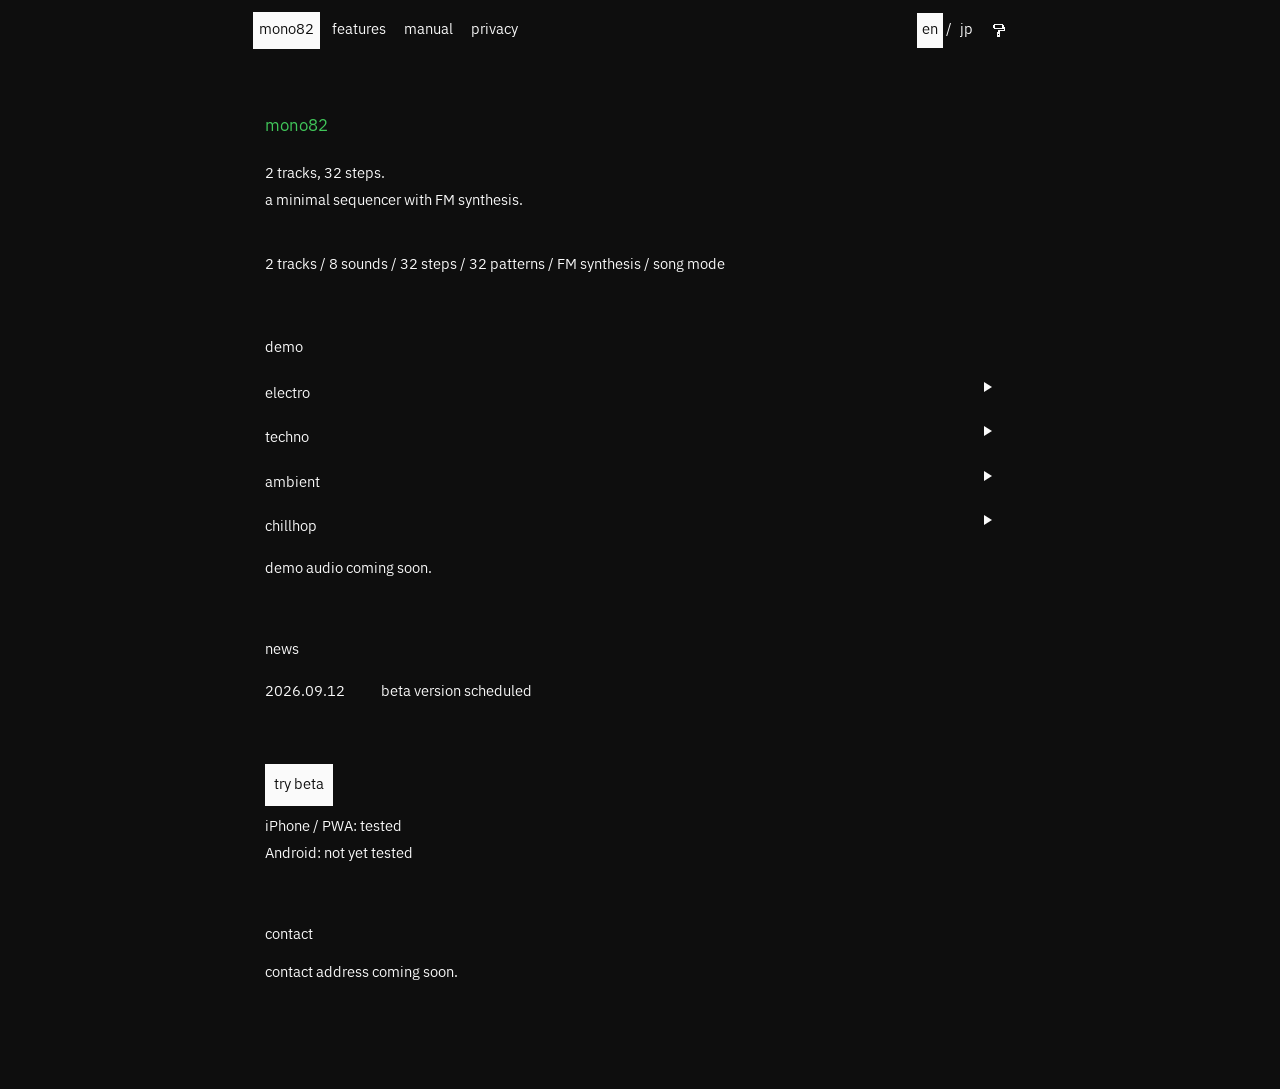
==== index.html @ db0dd9d0 "HP公開開始" ====
<!DOCTYPE html>
<html lang="en" class="theme-mono82">
<head>
  <meta charset="UTF-8">
  <meta name="viewport" content="width=device-width, initial-scale=1, viewport-fit=cover">
  <meta name="theme-color" content="#0e0e0e">
  <meta name="description" content="mono82 - a minimal 2-track, 32-step sequencer with FM synthesis.">
  <title>mono82</title>
  <link rel="stylesheet" href="./style.css?v=20260910-7">
</head>

<body>
  <div class="site-shell">
    <header class="site-header">
      <nav class="global-nav" aria-label="main">
        <button class="nav-button active" type="button" data-view="home">mono82</button>
        <button class="nav-button" type="button" data-view="features">features</button>
        <button class="nav-button" type="button" data-view="manual">manual</button>
        <button class="nav-button" type="button" data-view="privacy">privacy</button>
      </nav>

      <div class="global-controls">
        <div class="language-switch" aria-label="language">
          <button class="language-choice active" type="button" data-language="en" aria-pressed="true">en</button>
          <span class="language-slash">/</span>
          <button class="language-choice" type="button" data-language="ja" aria-pressed="false">jp</button>
        </div>

        <button id="theme-button" class="plain-button theme-button" type="button" aria-label="color theme" title="color theme">
          <svg class="mono82-icon mono82-theme-paint-icon" viewBox="0 0 14 15" aria-hidden="true">
              <rect class="mono82-theme-paint-fill" x="2" y="1" width="1" height="1" />
              <rect class="mono82-theme-paint-fill" x="3" y="1" width="1" height="1" />
              <rect class="mono82-theme-paint-fill" x="4" y="1" width="1" height="1" />
              <rect class="mono82-theme-paint-fill" x="5" y="1" width="1" height="1" />
              <rect class="mono82-theme-paint-fill" x="6" y="1" width="1" height="1" />
              <rect class="mono82-theme-paint-fill" x="7" y="1" width="1" height="1" />
              <rect class="mono82-theme-paint-fill" x="8" y="1" width="1" height="1" />
              <rect class="mono82-theme-paint-fill" x="9" y="1" width="1" height="1" />
              <rect class="mono82-theme-paint-fill" x="10" y="1" width="1" height="1" />
              <rect class="mono82-theme-paint-fill" x="1" y="2" width="1" height="1" />
              <rect class="mono82-theme-paint-fill" x="2" y="2" width="1" height="1" />
              <rect class="mono82-theme-paint-fill" x="10" y="2" width="1" height="1" />
              <rect class="mono82-theme-paint-fill" x="11" y="2" width="1" height="1" />
              <rect class="mono82-theme-paint-fill" x="1" y="3" width="1" height="1" />
              <rect class="mono82-theme-paint-fill" x="2" y="3" width="1" height="1" />
              <rect class="mono82-theme-paint-fill" x="10" y="3" width="1" height="1" />
              <rect class="mono82-theme-paint-fill" x="11" y="3" width="1" height="1" />
              <rect class="mono82-theme-paint-fill" x="1" y="4" width="1" height="1" />
              <rect class="mono82-theme-paint-fill" x="2" y="4" width="1" height="1" />
              <rect class="mono82-theme-paint-fill" x="10" y="4" width="1" height="1" />
              <rect class="mono82-theme-paint-fill" x="11" y="4" width="1" height="1" />
              <rect class="mono82-theme-paint-fill" x="12" y="4" width="1" height="1" />
              <rect class="mono82-theme-paint-fill" x="2" y="5" width="1" height="1" />
              <rect class="mono82-theme-paint-fill" x="3" y="5" width="1" height="1" />
              <rect class="mono82-theme-paint-fill" x="4" y="5" width="1" height="1" />
              <rect class="mono82-theme-paint-fill" x="5" y="5" width="1" height="1" />
              <rect class="mono82-theme-paint-fill" x="6" y="5" width="1" height="1" />
              <rect class="mono82-theme-paint-fill" x="7" y="5" width="1" height="1" />
              <rect class="mono82-theme-paint-fill" x="8" y="5" width="1" height="1" />
              <rect class="mono82-theme-paint-fill" x="9" y="5" width="1" height="1" />
              <rect class="mono82-theme-paint-fill" x="10" y="5" width="1" height="1" />
              <rect class="mono82-theme-paint-fill" x="11" y="5" width="1" height="1" />
              <rect class="mono82-theme-paint-fill" x="12" y="5" width="1" height="1" />
              <rect class="mono82-theme-paint-fill" x="12" y="6" width="1" height="1" />
              <rect class="mono82-theme-paint-fill" x="6" y="7" width="1" height="1" />
              <rect class="mono82-theme-paint-fill" x="7" y="7" width="1" height="1" />
              <rect class="mono82-theme-paint-fill" x="8" y="7" width="1" height="1" />
              <rect class="mono82-theme-paint-fill" x="9" y="7" width="1" height="1" />
              <rect class="mono82-theme-paint-fill" x="10" y="7" width="1" height="1" />
              <rect class="mono82-theme-paint-fill" x="11" y="7" width="1" height="1" />
              <rect class="mono82-theme-paint-fill" x="12" y="7" width="1" height="1" />
              <rect class="mono82-theme-paint-fill" x="6" y="8" width="1" height="1" />
              <rect class="mono82-theme-paint-fill" x="7" y="8" width="1" height="1" />
              <rect class="mono82-theme-paint-fill" x="5" y="9" width="1" height="1" />
              <rect class="mono82-theme-paint-fill" x="6" y="9" width="1" height="1" />
              <rect class="mono82-theme-paint-fill" x="7" y="9" width="1" height="1" />
              <rect class="mono82-theme-paint-fill" x="5" y="10" width="1" height="1" />
              <rect class="mono82-theme-paint-fill" x="6" y="10" width="1" height="1" />
              <rect class="mono82-theme-paint-fill" x="7" y="10" width="1" height="1" />
              <rect class="mono82-theme-paint-fill" x="5" y="11" width="1" height="1" />
              <rect class="mono82-theme-paint-fill" x="7" y="11" width="1" height="1" />
              <rect class="mono82-theme-paint-fill" x="5" y="12" width="1" height="1" />
              <rect class="mono82-theme-paint-fill" x="6" y="12" width="1" height="1" />
              <rect class="mono82-theme-paint-fill" x="7" y="12" width="1" height="1" />
              <rect class="mono82-theme-paint-fill" x="5" y="13" width="1" height="1" />
              <rect class="mono82-theme-paint-fill" x="6" y="13" width="1" height="1" />
              <rect class="mono82-theme-paint-fill" x="7" y="13" width="1" height="1" />
            </svg>
        </button>
      </div>
    </header>

    <main class="site-main">
      <section id="view-home" class="view active" data-view-panel="home">
        <div class="hero">
          <h1>mono82</h1>
          <p class="hero-copy" data-i18n="hero">
            2 tracks, 32 steps.<br>
            a minimal sequencer with FM synthesis.
          </p>
        </div>

        <p class="specs">
          2 tracks / 8 sounds / 32 steps / 32 patterns / FM synthesis / song mode
        </p>

        <section class="home-section">
          <h2>demo</h2>
          <div class="demo-list">
            <button class="row-button demo-button" type="button" data-demo="electro" aria-pressed="false">
              <span>electro</span><span class="demo-play-icon" aria-hidden="true">
                <svg viewBox="0 0 10 12" focusable="false">
                  <path d="M1 1L9 6L1 11Z"></path>
                </svg>
              </span>
            </button>
            <button class="row-button demo-button" type="button" data-demo="techno" aria-pressed="false">
              <span>techno</span><span class="demo-play-icon" aria-hidden="true">
                <svg viewBox="0 0 10 12" focusable="false">
                  <path d="M1 1L9 6L1 11Z"></path>
                </svg>
              </span>
            </button>
            <button class="row-button demo-button" type="button" data-demo="ambient" aria-pressed="false">
              <span>ambient</span><span class="demo-play-icon" aria-hidden="true">
                <svg viewBox="0 0 10 12" focusable="false">
                  <path d="M1 1L9 6L1 11Z"></path>
                </svg>
              </span>
            </button>
            <button class="row-button demo-button" type="button" data-demo="chillhop" aria-pressed="false">
              <span>chillhop</span><span class="demo-play-icon" aria-hidden="true">
                <svg viewBox="0 0 10 12" focusable="false">
                  <path d="M1 1L9 6L1 11Z"></path>
                </svg>
              </span>
            </button>
          </div>
          <p class="small-note" data-i18n="demo_note">demo audio coming soon.</p>
        </section>

        <section class="home-section">
          <h2>news</h2>
          <div class="news-list">
            <div class="news-row">
              <time datetime="2026-09-12">2026.09.12</time>
              <span data-i18n="news_beta">beta version scheduled</span>
            </div>
          </div>
        </section>
<section class="home-section beta-section">
          <a id="beta-link" class="primary-link disabled-link" href="#" aria-disabled="true" data-i18n="try_beta">try beta</a>
          <p class="small-note" data-i18n="beta_status">
            iPhone / PWA: tested<br>
            Android: not yet tested
          </p>
        </section>

        <section class="home-section contact-section">
          <h2>contact</h2>
          <p class="small-note">
            <span data-i18n="contact_note">contact address coming soon.</span>
          </p>
        </section>
      </section>


      <section id="view-features" class="view" data-view-panel="features">
        <div class="page-head">
          <h1>features</h1>
          <p data-i18n="features_intro">mono82 specifications.</p>
        </div>

        <div class="feature-block">
          <h2>structure</h2>
          <p data-i18n="spec_structure">2 tracks<br>8 sounds: Melodic 1–4 / Rhythm a–d<br>max. 2 sounds per step</p>
        </div>

        <div class="feature-block">
          <h2>sequencer</h2>
          <p data-i18n="spec_sequencer">32 steps<br>32 patterns<br>pattern length: 1–32 steps<br>pattern repeat<br>step shift<br>randomize<br>mute / solo</p>
        </div>

        <div class="feature-block">
          <h2>song</h2>
          <p data-i18n="spec_song">pattern arrangement<br>pattern repeat<br>single pattern loop / range loop<br>master reverb<br>swing</p>
        </div>

        <div class="feature-block">
          <h2>melodic sound</h2>
          <p data-i18n="spec_melodic">FM synthesis<br>level<br>attack<br>hold / decay<br>filter<br>resonance<br>FM depth / ratio<br>2 LFOs</p>
        </div>

        <div class="feature-block">
          <h2>rhythm sound</h2>
          <p data-i18n="spec_rhythm">sine oscillator + noise mix<br>note<br>level<br>attack<br>hold / decay<br>filter<br>resonance<br>2 LFOs</p>
        </div>

        <div class="feature-block">
          <h2>step parameters</h2>
          <p data-i18n="spec_step">Melodic: Level / Note / Chord / Pan / Nudge / Probability / Substep / Strum<br>Rhythm: Level / Note / Pan / Nudge / Probability / Substep / Substep Probability</p>
        </div>

        <div class="feature-block">
          <h2>preset</h2>
          <p data-i18n="spec_preset">factory sound presets<br>user sound presets</p>
        </div>

        <div class="feature-block">
          <h2>project</h2>
          <p data-i18n="spec_project">new / load / save / save as<br>project import / export<br>audio export<br>song export</p>
        </div>

        <div class="feature-block">
          <h2>system</h2>
          <p data-i18n="spec_system">PWA<br>English / Japanese<br>iPhone: tested<br>Android: not yet tested</p>
        </div>
      </section>

      <section id="view-manual" class="view" data-view-panel="manual">
        <div class="page-head">
          <h1>manual</h1>
          <p data-i18n="manual_intro">basic mono82 operation guide.</p>
        </div>

        <div class="feature-block">
          <h2>overview</h2>
          <p data-i18n="manual_overview">mono82 has two Sound Banks: Melodic 1–4 and Rhythm a–d. each step can contain one sound from each bank, for a maximum of two sounds on the same step.</p>
        </div>

        <div class="feature-block">
          <h2>sequence</h2>
          <p data-i18n="manual_sequence">tap a step to place or remove the selected sound. melodic sounds appear as the upper horizontal mark and rhythm sounds as the lower-left square. pattern length can be set from 1 to 32 steps. shortening a pattern does not delete the hidden step data.</p>
        </div>

        <div class="feature-block">
          <h2>pattern / song</h2>
          <p data-i18n="manual_pattern">create up to 32 patterns and arrange them in Song mode. patterns can be looped individually or as a selected range. copy a selected range and paste it anywhere you choose. in Song view, copy includes all pattern information. in Pattern view, copy includes all step information. in Offset view, copy includes all step information for the currently selected sound bank. sequences can also be shifted left/right or randomized.</p>
        </div>

        <div class="feature-block">
          <h2>melodic sound</h2>
          <p data-i18n="manual_melodic">Melodic sounds use FM synthesis. each step can control Note or Chord, Level, Pan, Nudge, Probability, Substep and Strum. tap Note / Chord to switch between them.</p>
        </div>

        <div class="feature-block">
          <h2>rhythm sound</h2>
          <p data-i18n="manual_rhythm">Rhythm sounds combine sine synthesis and noise. each step can control Note, Level, Pan, Nudge, Probability, Substep and Substep Probability.</p>
        </div>

        <div class="feature-block">
          <h2>sound design</h2>
          <p data-i18n="manual_sound">sound parameters include Level, Attack, Hold/Decay, Filter, Resonance and two LFOs. Melodic adds FM Depth and Ratio; Rhythm adds Noise and Note.</p>
        </div>

        <div class="feature-block">
          <h2>project</h2>
          <p data-i18n="manual_project">create, load and overwrite projects, or duplicate them with Save As. project data can also be imported and exported for backup or transfer. audio and song export are available.</p>
        </div>

        <div class="feature-block">
          <h2>preset</h2>
          <p data-i18n="manual_preset">factory sound presets are included. your current sound can also be registered as a user preset and applied later. when selecting a preset, “now” lets you return to the current sound easily for quick comparison.</p>
        </div>

        <div class="feature-block">
          <h2>color</h2>
          <p data-i18n="manual_color">tap the ink icon to switch the color palette. it changes the appearance only and does not affect your project or sound.</p>
        </div>

        <div class="feature-block">
          <h2>help mode</h2>
          <p data-i18n="manual_help">the app also includes its own ? help mode. activate it, then tap an outlined control to see an explanation in English or Japanese.</p>
        </div>
      </section>

      <section id="view-privacy" class="view" data-view-panel="privacy">
        <div class="page-head">
          <h1>privacy</h1>
        </div>

        <div class="privacy-copy">
          <p data-i18n="privacy_app">
            mono82 does not collect or transmit personal information from within the app.
          </p>
          <p data-i18n="privacy_contact">
            if you contact us by email, your email address and information contained in your message are received only as necessary to respond to your inquiry.
          </p>
          <p class="small-note" data-i18n="privacy_web">
            this website policy will be updated before public release if external services such as embedded media or analytics are added.
          </p>
        </div>
      </section>
    </main>
  </div>

  <script src="./main.js?v=20260910-7"></script>
</body>
</html>
---- style.css ----
@font-face {
  font-family: "IBM Plex Sans JP";
  src: url("./IBMPlexSansJP-Regular.ttf") format("truetype");
  font-style: normal;
  font-weight: 400;
  font-display: swap;
}

/* mono82 official website - initial draft */

:root {
  --font-main: "IBM Plex Sans JP", sans-serif;
  --ui-font-size: 14px;
  --title-font-size: 16px;
  --content-width: 760px;
}

:root.theme-mono82 {
  --bg: #0e0e0e;
  --text: #fafafa;
  --accent: #41c65a;
}

:root.theme-sprooto {
  --bg: #e8e2d9;
  --text: #5f7e5c;
  --accent: #7db8bd;
}

:root.theme-kasai {
  --bg: #363636;
  --text: #f2f2f2;
  --accent: #7ff4de;
}

:root.theme-mei {
  --bg: #e7e5df;
  --text: #164d03;
  --accent: #4d88b6;
}

:root.theme-ryuichi {
  --bg: #000000;
  --text: #aaaaaa;
  --accent: #ffffff;
}

:root.theme-aya {
  --bg: #d4d4d4;
  --text: #417d90;
  --accent: #ff73ce;
}

:root.theme-tobokegao {
  --bg: #ffffff;
  --text: #116ea4;
  --accent: #ffcc00;
}

:root.theme-hachi {
  --bg: #e38417;
  --text: #3f3f3f;
  --accent: #b3b3b3;
}

:root.theme-electro {
  --bg: #acabab;
  --text: #646666;
  --accent: #65a3a8;
}

:root.theme-game {
  --bg: #ffffff;
  --text: #711521;
  --accent: #b09d42;
}

* {
  box-sizing: border-box;
}

html {
  min-height: 100%;
  overflow-y: scroll;
  scrollbar-gutter: stable;
  background: var(--bg);
  color: var(--text);
}

body {
  min-height: 100vh;
  min-height: 100dvh;
  margin: 0;
  background: var(--bg);
  color: var(--text);
  font-family: var(--font-main);
  font-size: var(--ui-font-size);
  line-height: 1.9;
}

button,
a {
  font: inherit;
}

button {
  border: 0;
  border-radius: 0;
}

button,
a,
[role="button"] {
  -webkit-tap-highlight-color: transparent;
}

.site-shell {
  width: min(calc(100% - 32px), var(--content-width));
  margin: 0 auto;
}

.site-header {
  position: sticky;
  top: 0;
  z-index: 20;
  display: flex;
  align-items: center;
  justify-content: space-between;
  min-height: 58px;
  padding:
    max(12px, env(safe-area-inset-top))
    0
    10px;
  background: var(--bg);
}

.global-nav,
.global-controls {
  display: flex;
  align-items: center;
}

.global-nav {
  gap: 6px;
}

.global-controls {
  gap: 8px;
}

.language-switch {
  display: flex;
  align-items: center;
  gap: 3px;
  white-space: nowrap;
}

.language-choice {
  appearance: none;
  -webkit-appearance: none;
  margin: 0;
  padding: 4px 5px;
  border: 0;
  border-radius: 0;
  background: transparent;
  color: var(--text);
  font: inherit;
  cursor: pointer;
}

.language-choice.active {
  background: var(--text);
  color: var(--bg);
}

.language-slash {
  color: var(--text);
}

.nav-button,
.plain-button {
  appearance: none;
  -webkit-appearance: none;
  margin: 0;
  padding: 5px 6px;
  background: transparent;
  color: var(--text);
  cursor: pointer;
}

.nav-button.active {
  background: var(--text);
  color: var(--bg);
}

.nav-button:active,
.plain-button:active,
.primary-link:active,
.row-button:active {
  color: var(--accent);
}

.theme-button {
  display: grid;
  place-items: center;
  width: 27px;
  height: 27px;
  padding: 0;
}

.mono82-theme-paint-icon {
  width: 14px;
  height: 15px;
  overflow: visible;
  shape-rendering: crispEdges;
}

.mono82-theme-paint-fill {
  fill: currentColor;
  stroke: none;
}

.mono82-theme-paint-cut {
  fill: var(--bg);
  stroke: none;
}

.site-main {
  padding: 34px 0 72px;
}

.view {
  display: none;
}

.view.active {
  display: block;
}

h1,
h2,
p {
  margin-top: 0;
}

h1 {
  margin-bottom: 20px;
  color: var(--accent);
  font-size: var(--title-font-size);
  line-height: 1.9;
  font-weight: 400;
}

h2 {
  margin-bottom: 12px;
  font-size: inherit;
  line-height: inherit;
  font-weight: 400;
  text-transform: lowercase;
}

.hero {
  padding: 18px 0 36px;
}

.hero-copy {
  margin: 0;
  max-width: 620px;
  font-size: inherit;
}

.specs {
  margin: 0;
  line-height: 2.2;
}

.home-section {
  margin-top: 54px;
}

.demo-list,
.news-list {
  display: grid;
  gap: 4px;
}

.row-button {
  appearance: none;
  -webkit-appearance: none;
  display: flex;
  justify-content: space-between;
  width: 100%;
  margin: 0;
  padding: 7px 0;
  background: transparent;
  color: var(--text);
  text-align: left;
}

.row-button:disabled {
  opacity: 1;
}

.demo-button {
  cursor: pointer;
}

.demo-button:active {
  color: var(--text);
}

.demo-play-icon {
  display: inline-flex;
  align-items: center;
  justify-content: center;
  width: 10px;
  height: 12px;
  flex: 0 0 10px;
  color: var(--text);
}

.demo-play-icon svg {
  display: block;
  width: 10px;
  height: 12px;
}

.demo-play-icon path {
  fill: currentColor;
}

.demo-button.is-playing .demo-play-icon {
  color: var(--accent);
}

.news-row {
  display: grid;
  grid-template-columns: 104px minmax(0, 1fr);
  gap: 12px;
  padding: 4px 0;
}

.news-row time {
  white-space: nowrap;
}

.small-note {
  margin: 8px 0 0;
  font-size: inherit;
  line-height: inherit;
}

.primary-link {
  display: inline-block;
  padding: 8px 9px;
  background: var(--text);
  color: var(--bg);
  text-decoration: none;
}

.disabled-link {
  cursor: default;
}

.contact-section {
  padding-bottom: 30px;
}

.page-head {
  margin-bottom: 42px;
}

.manual-block,
.feature-block,
.privacy-copy p {
  max-width: 680px;
}

.manual-block,
.feature-block {
  margin-bottom: 34px;
}

.manual-block p,
.feature-block p,
.privacy-copy p {
  line-height: 2.2;
}

:focus-visible {
  outline: 1px solid var(--accent);
  outline-offset: 3px;
}

@media (max-width: 620px) {
  .site-shell {
    width: min(calc(100% - 22px), var(--content-width));
  }

  .site-header {
    min-height: 52px;
  }

  .global-nav {
    gap: 0;
  }

  .nav-button,
  .plain-button {
    padding-left: 4px;
    padding-right: 4px;
  }

  .site-main {
    padding-top: 22px;
  }

  .hero {
    padding-top: 12px;
  }

  .news-row {
    grid-template-columns: 92px minmax(0, 1fr);
    gap: 6px;
  }
}


/* mono82 site spacing tune */
.site-main {
  position: relative;
  left: 12px;
  width: calc(100% - 12px);
}

.demo-button {
  padding-right: 20px;
}
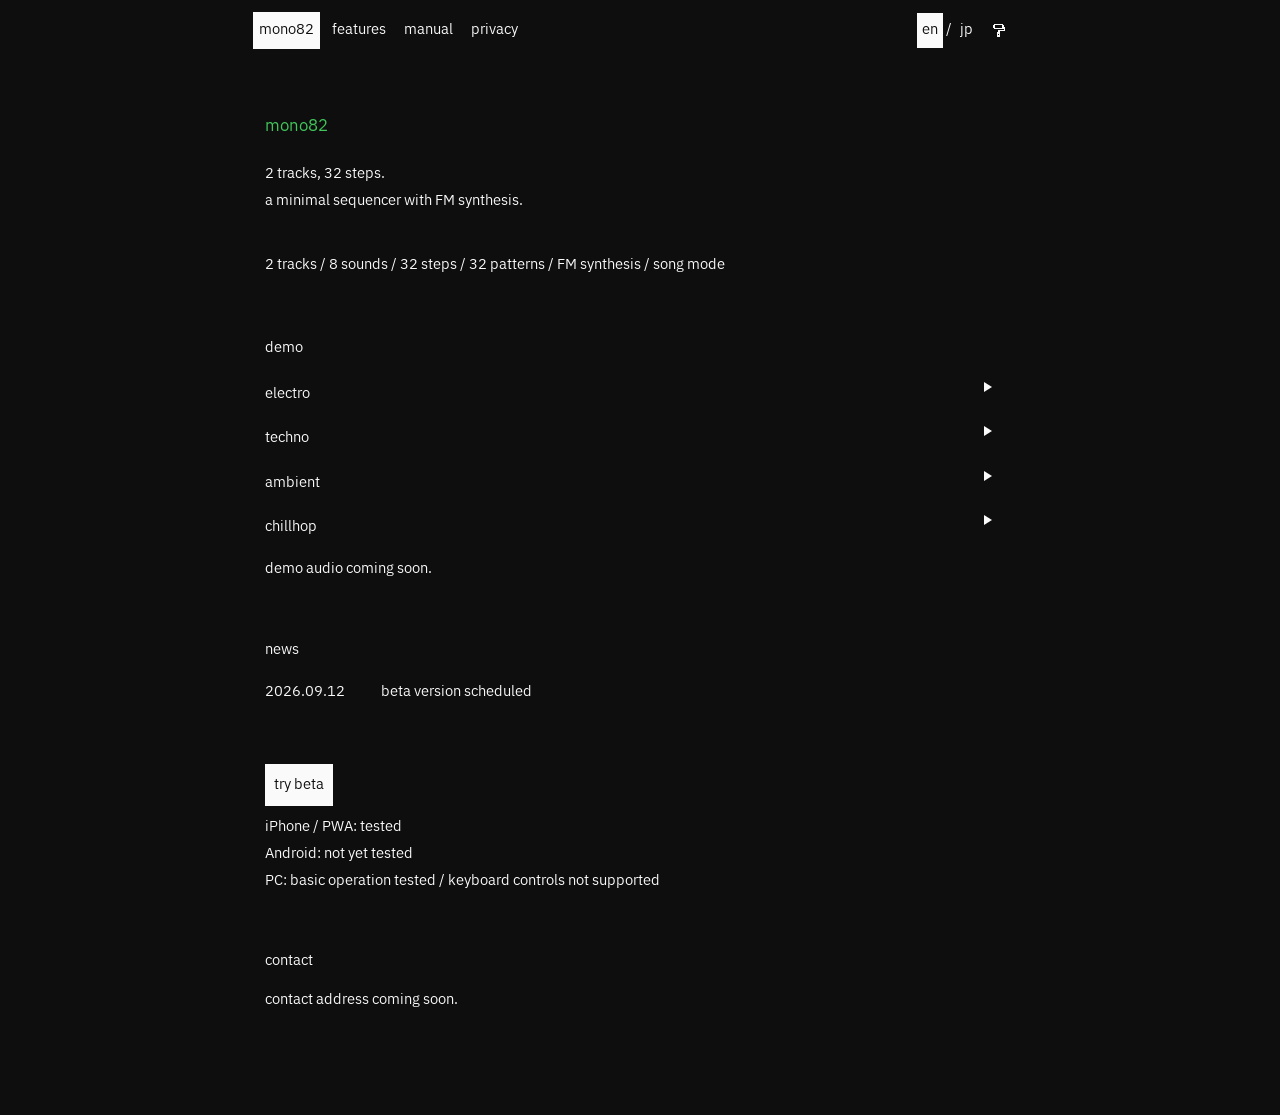
==== commit 97f1fda0: "ベータ版公開！" ====
--- a/index.html
+++ b/index.html
@@ -4,9 +4,21 @@
   <meta charset="UTF-8">
   <meta name="viewport" content="width=device-width, initial-scale=1, viewport-fit=cover">
   <meta name="theme-color" content="#0e0e0e">
-  <meta name="description" content="mono82 - a minimal 2-track, 32-step sequencer with FM synthesis.">
-  <title>mono82</title>
-  <link rel="stylesheet" href="./style.css?v=20260910-7">
+  <meta name="description" content="mono82 is a minimal 2-track, 32-step music sequencer with FM synthesis, 8 sounds, 32 patterns and song mode.">
+  <meta name="robots" content="index, follow">
+  <link rel="canonical" href="https://kasaitakara.github.io/mono82-hp/">
+  <meta property="og:type" content="website">
+  <meta property="og:title" content="mono82 - minimal FM music sequencer">
+  <meta property="og:description" content="A minimal 2-track, 32-step music sequencer with FM synthesis, 8 sounds, 32 patterns and song mode.">
+  <meta property="og:url" content="https://kasaitakara.github.io/mono82-hp/">
+  <meta property="og:site_name" content="mono82">
+  <meta property="og:image" content="https://kasaitakara.github.io/mono82-hp/ogp.jpg">
+  <meta name="twitter:card" content="summary_large_image">
+  <meta name="twitter:title" content="mono82 - minimal FM music sequencer">
+  <meta name="twitter:description" content="A minimal 2-track, 32-step music sequencer with FM synthesis, 8 sounds, 32 patterns and song mode.">
+  <meta name="twitter:image" content="https://kasaitakara.github.io/mono82-hp/ogp.jpg">
+  <title>mono82 - minimal FM music sequencer</title>
+  <link rel="stylesheet" href="./style.css?v=20260912-2">
 </head>
 
 <body>
@@ -149,7 +161,7 @@
           </div>
         </section>
 <section class="home-section beta-section">
-          <a id="beta-link" class="primary-link disabled-link" href="#" aria-disabled="true" data-i18n="try_beta">try beta</a>
+          <a id="beta-link" class="primary-link" href="https://mono82.netlify.app" target="_blank" rel="noopener noreferrer" data-i18n="try_beta">try beta</a>
           <p class="small-note" data-i18n="beta_status">
             iPhone / PWA: tested<br>
             Android: not yet tested
@@ -213,7 +225,7 @@
 
         <div class="feature-block">
           <h2>system</h2>
-          <p data-i18n="spec_system">PWA<br>English / Japanese<br>iPhone: tested<br>Android: not yet tested</p>
+          <p data-i18n="spec_system">PWA<br>English / Japanese<br>iPhone: tested<br>Android: not yet tested<br>PC: basic operation tested / keyboard controls not supported</p>
         </div>
       </section>
 
@@ -294,6 +306,6 @@
     </main>
   </div>
 
-  <script src="./main.js?v=20260910-7"></script>
+  <script src="./main.js?v=20260912-2"></script>
 </body>
 </html>
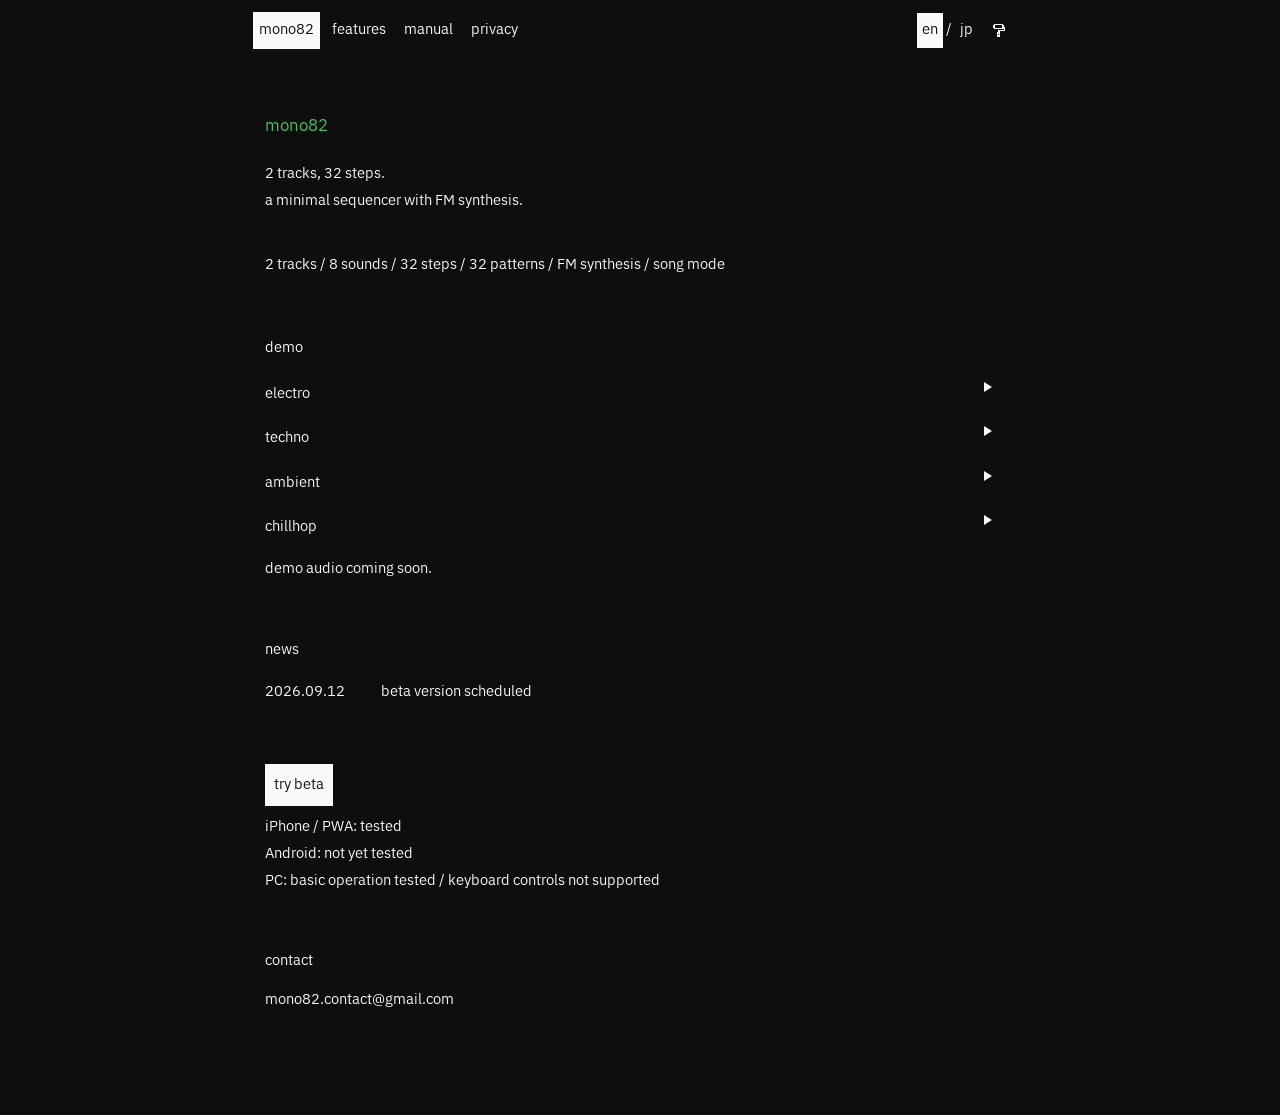
==== commit 61526594: "contact追加" ====
--- a/index.html
+++ b/index.html
@@ -18,7 +18,7 @@
   <meta name="twitter:description" content="A minimal 2-track, 32-step music sequencer with FM synthesis, 8 sounds, 32 patterns and song mode.">
   <meta name="twitter:image" content="https://kasaitakara.github.io/mono82-hp/ogp.jpg">
   <title>mono82 - minimal FM music sequencer</title>
-  <link rel="stylesheet" href="./style.css?v=20260912-2">
+  <link rel="stylesheet" href="./style.css?v=20260912-3">
 </head>
 
 <body>
@@ -171,7 +171,7 @@
         <section class="home-section contact-section">
           <h2>contact</h2>
           <p class="small-note">
-            <span data-i18n="contact_note">contact address coming soon.</span>
+            <a class="contact-link" href="mailto:mono82.contact@gmail.com">mono82.contact@gmail.com</a>
           </p>
         </section>
       </section>
@@ -306,6 +306,6 @@
     </main>
   </div>
 
-  <script src="./main.js?v=20260912-2"></script>
+  <script src="./main.js?v=20260912-3"></script>
 </body>
 </html>
--- a/style.css
+++ b/style.css
@@ -358,6 +358,15 @@
   text-decoration: none;
 }
 
+.contact-link {
+  color: var(--text);
+  text-decoration: none;
+}
+
+.contact-link:active {
+  color: var(--accent);
+}
+
 .disabled-link {
   cursor: default;
 }
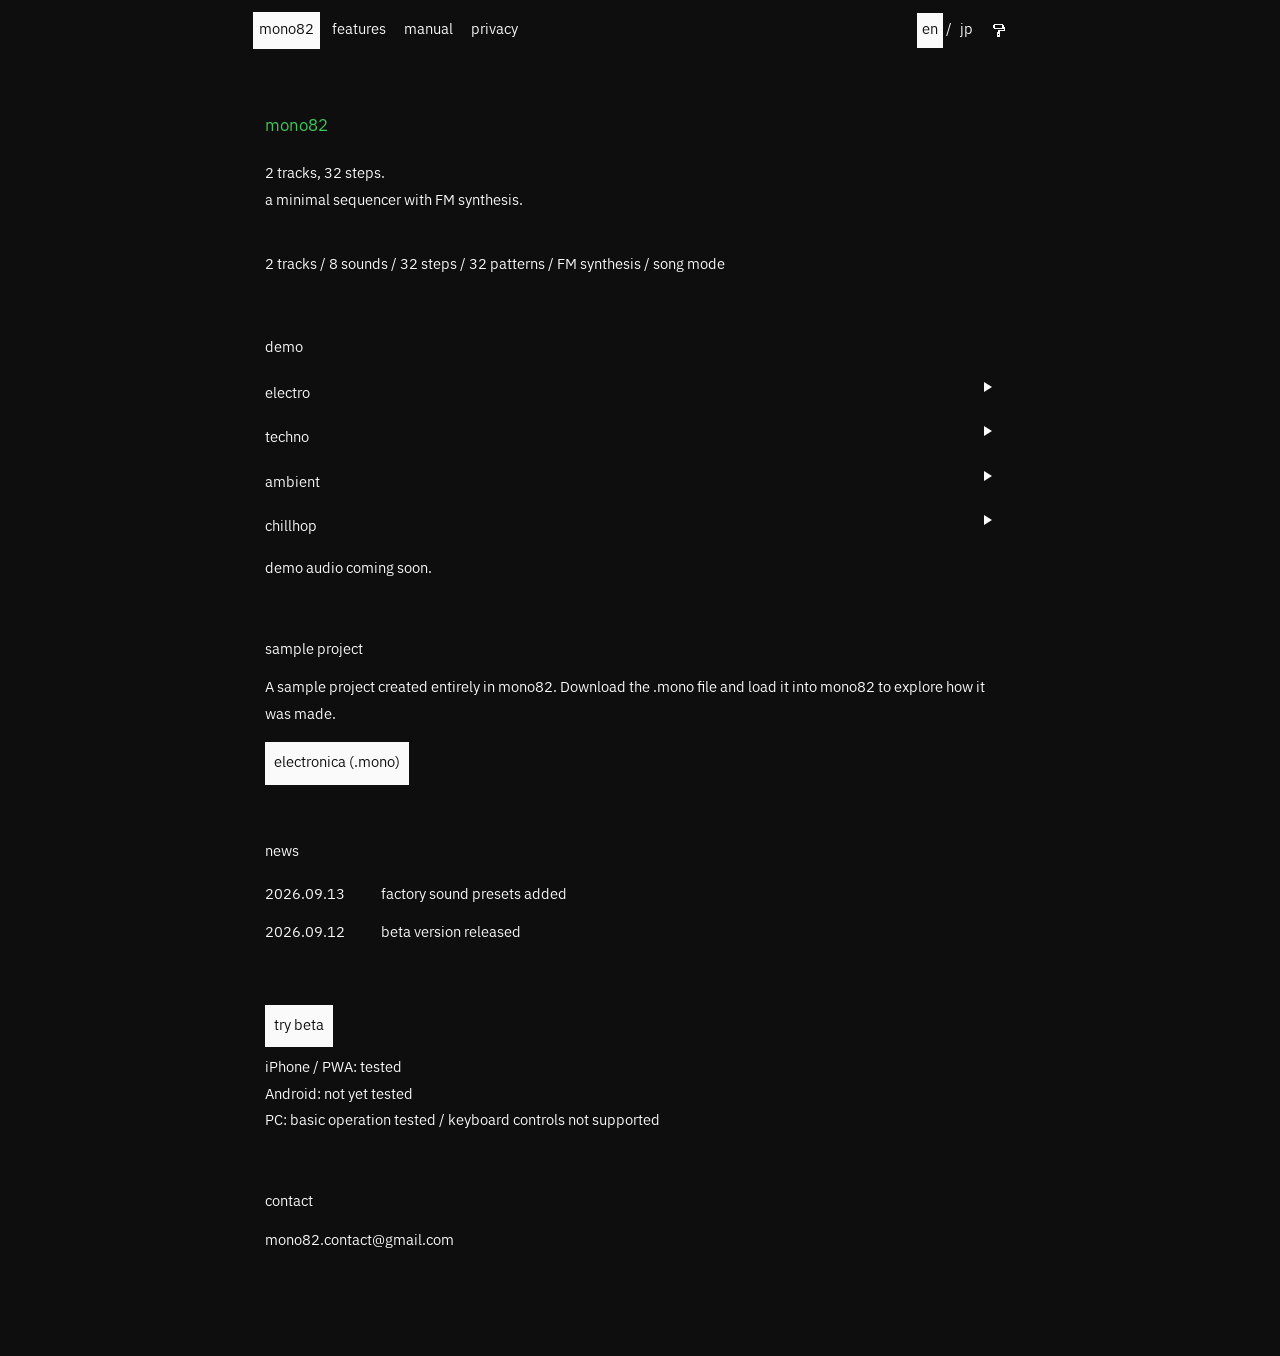
==== commit d98948e4: "プリセット追加、参考曲データリンク追加" ====
--- a/index.html
+++ b/index.html
@@ -18,7 +18,7 @@
   <meta name="twitter:description" content="A minimal 2-track, 32-step music sequencer with FM synthesis, 8 sounds, 32 patterns and song mode.">
   <meta name="twitter:image" content="https://kasaitakara.github.io/mono82-hp/ogp.jpg">
   <title>mono82 - minimal FM music sequencer</title>
-  <link rel="stylesheet" href="./style.css?v=20260912-3">
+  <link rel="stylesheet" href="./style.css?v=20260913-1">
 </head>
 
 <body>
@@ -151,12 +151,22 @@
           <p class="small-note" data-i18n="demo_note">demo audio coming soon.</p>
         </section>
 
+        <section class="home-section sample-project-section">
+          <h2>sample project</h2>
+          <p data-i18n="sample_project_desc">A sample project created entirely in mono82. Download the .mono file and load it into mono82 to explore how it was made.</p>
+          <a class="primary-link" href="https://drive.google.com/drive/folders/1gQs_pcc6eCPZjtegIDX-uRcEubucE9dH" target="_blank" rel="noopener noreferrer" data-i18n="sample_project_link">electronica (.mono)</a>
+        </section>
+
         <section class="home-section">
           <h2>news</h2>
           <div class="news-list">
             <div class="news-row">
+              <time datetime="2026-09-13">2026.09.13</time>
+              <span data-i18n="news_factory_presets">factory sound presets added</span>
+            </div>
+            <div class="news-row">
               <time datetime="2026-09-12">2026.09.12</time>
-              <span data-i18n="news_beta">beta version scheduled</span>
+              <span data-i18n="news_beta">beta version released</span>
             </div>
           </div>
         </section>
@@ -306,6 +316,6 @@
     </main>
   </div>
 
-  <script src="./main.js?v=20260912-3"></script>
+  <script src="./main.js?v=20260913-1"></script>
 </body>
 </html>
